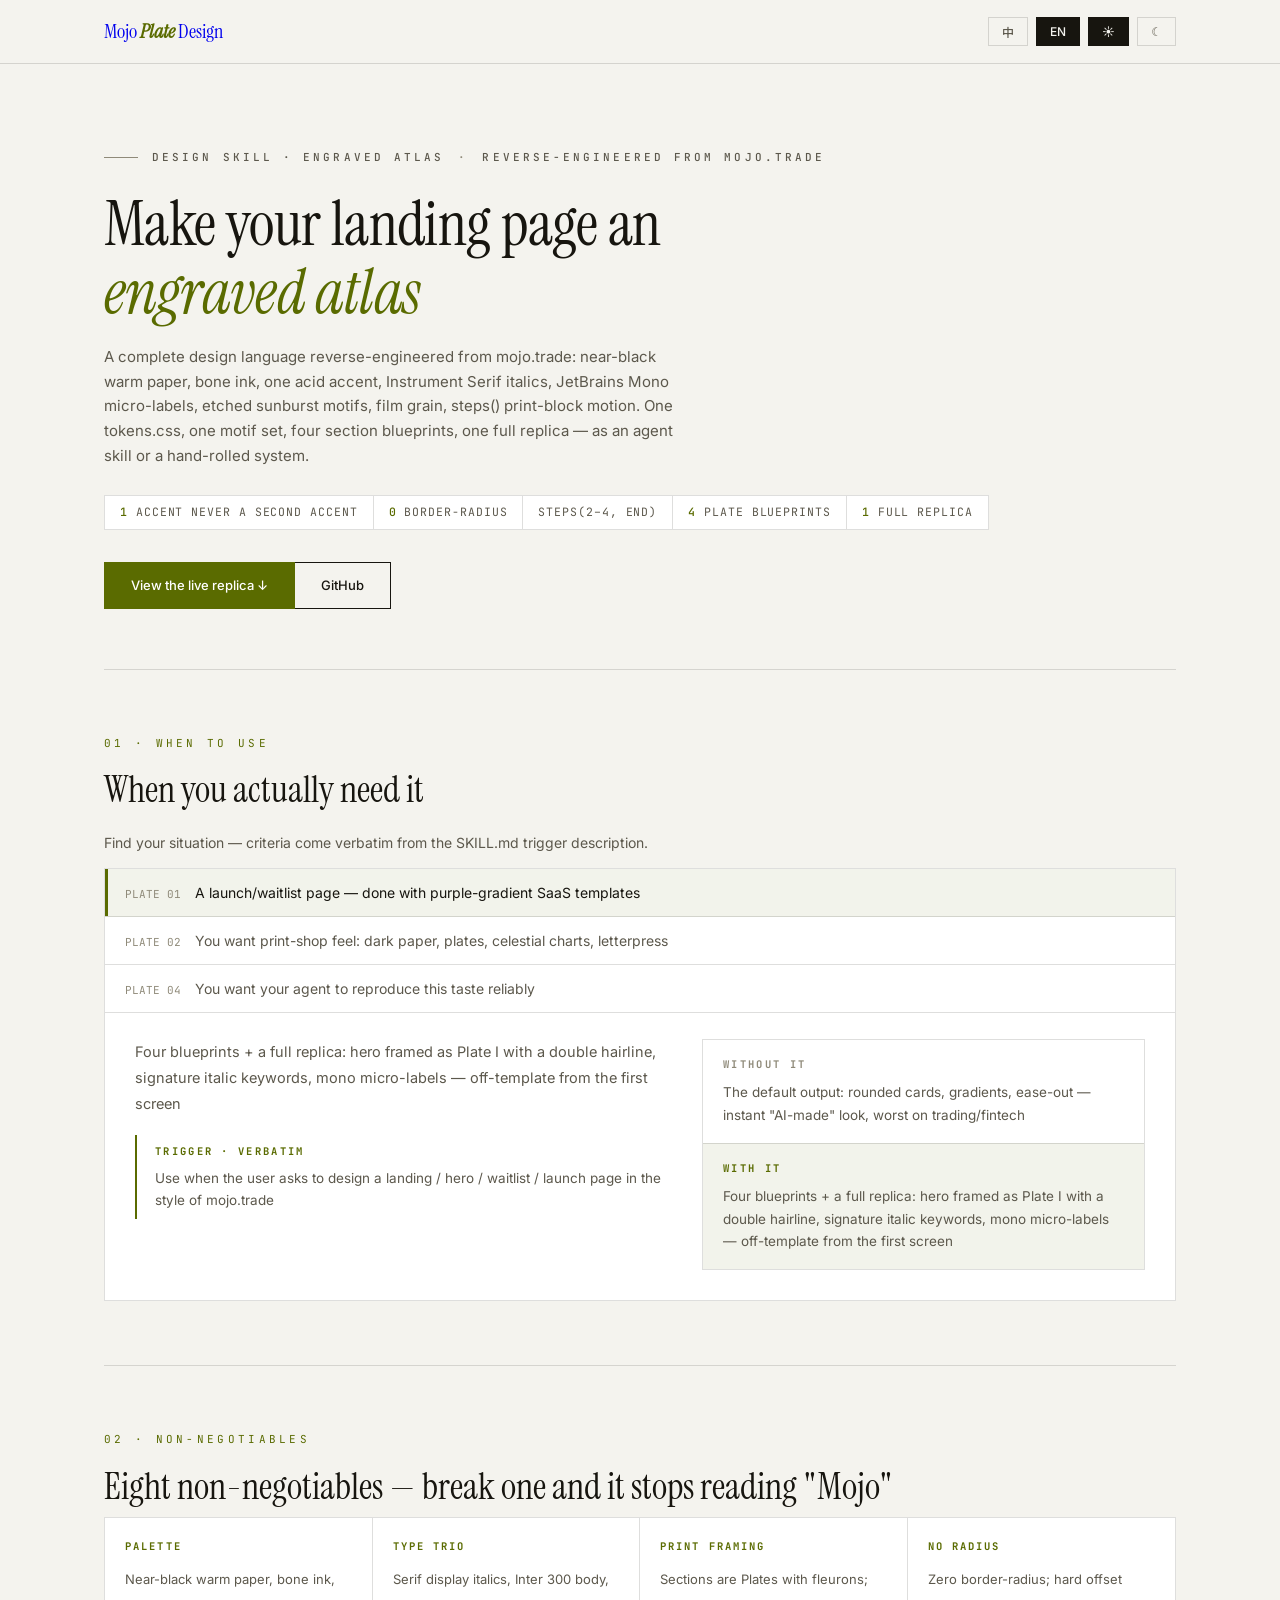
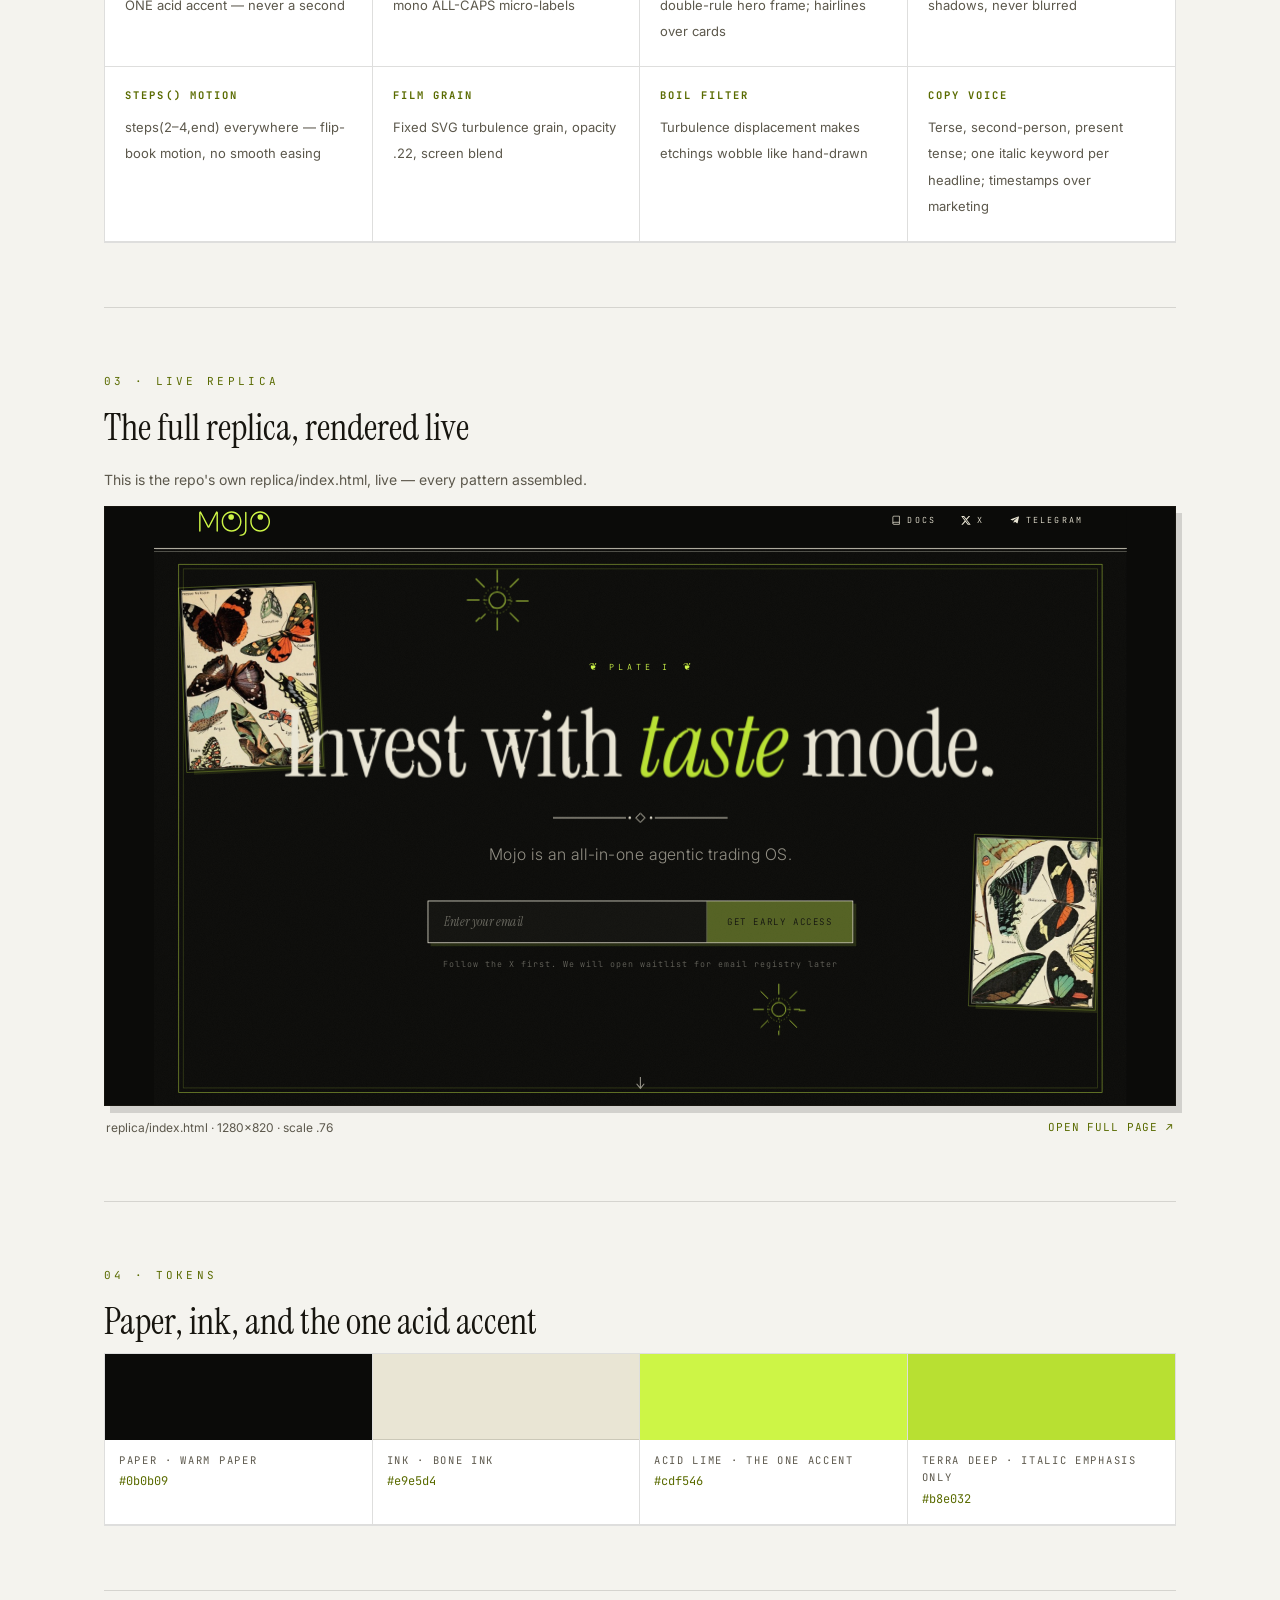
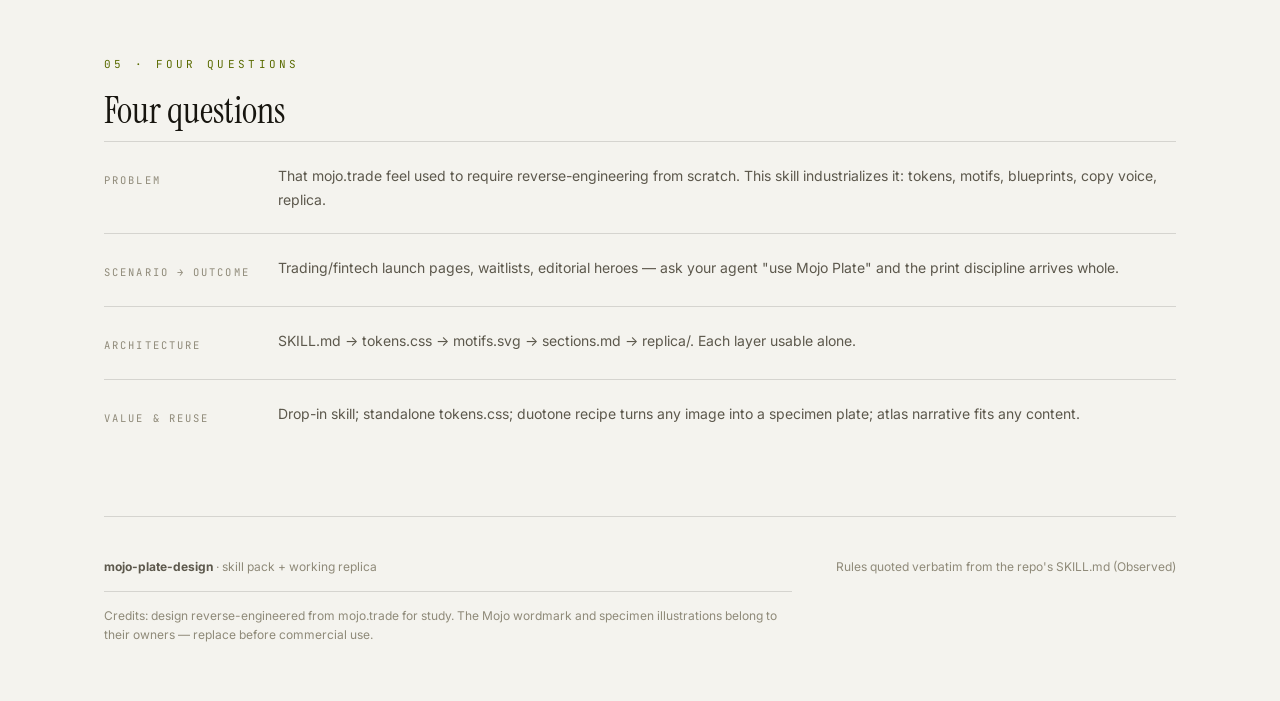
==== docs/showcase.html @ c2fdad0e "docs: showcase pack — scenario-first showcase (3 plates: launch-page/print-feel/agent-reuse), 8 non-" ====
<!DOCTYPE html>
<html lang="zh-CN" data-theme="light" data-lang="zh">
<head>
<meta charset="UTF-8">
<meta name="viewport" content="width=device-width, initial-scale=1">
<link rel="icon" href="data:,">
<title>Mojo Plate Design — Engraved Atlas 设计语言 · 交互展示</title>
<link href="https://fonts.googleapis.com/css2?family=Instrument+Serif:ital@0;1&family=Inter:wght@300;400;500;600&family=JetBrains+Mono:wght@400;500&family=Noto+Sans+SC:wght@400;500&display=swap" rel="stylesheet">
<style>
:root{
  --paper:#F4F3EE; --panel:#FFFFFF; --ink:#17150F; --ink2:#5C584C; --ink3:#8F8A79;
  --hairline:rgba(23,21,15,.14); --accent:#5A6B00; --accent2:#cdf546; --accent-soft:rgba(90,107,0,.08);
  --mpaper:#0b0b09; --mink:#e9e5d4; --mlime:#cdf546;
  --font-body:"Inter","Noto Sans SC",system-ui,sans-serif; --font-display:"Instrument Serif",serif; --mono:"JetBrains Mono",ui-monospace,monospace;
}
html[data-theme="dark"]{
  --paper:#12110D; --panel:#1A1913; --ink:#ECE8D8; --ink2:#B0AB97; --ink3:#6E6A5B;
  --hairline:rgba(236,232,216,.15); --accent:#cdf546; --accent-soft:rgba(205,245,70,.09);
}
*{box-sizing:border-box} html{scroll-behavior:smooth}
body{background:var(--paper);color:var(--ink);font-family:var(--font-body);margin:0;line-height:1.65;-webkit-font-smoothing:antialiased}
.wrap{max-width:1140px;margin:0 auto;padding:0 34px}
.en{display:none} html[data-lang="en"] .en{display:inline} html[data-lang="en"] .zh{display:none}
header{position:sticky;top:0;z-index:50;background:color-mix(in srgb,var(--paper) 90%,transparent);backdrop-filter:blur(10px);border-bottom:1px solid var(--hairline)}
.hd{display:flex;align-items:center;justify-content:space-between;padding:15px 34px;max-width:1140px;margin:0 auto}
.logo{font-family:var(--font-display);font-size:20px;text-decoration:none}.logo b{color:var(--accent);font-style:italic}
.hd-right{display:flex;gap:8px}
.tgl{border:1px solid var(--hairline);background:transparent;color:var(--ink2);border-radius:0;padding:5px 13px;font-size:12px;font-weight:500;cursor:pointer;font-family:var(--font-body)}
.tgl:hover{color:var(--ink);border-color:var(--ink3)} .tgl.on{background:var(--ink);color:var(--paper);border-color:var(--ink)}
.hero{padding:84px 0 60px;border-bottom:1px solid var(--hairline)}
.kicker{display:flex;align-items:center;gap:14px;font-size:11px;font-weight:500;letter-spacing:.28em;text-transform:uppercase;color:var(--ink2);font-family:var(--mono)}
.kicker::before{content:"";width:34px;height:1px;background:var(--ink3)}
h1{font-family:var(--font-display);font-size:clamp(2.4rem,5vw,3.9rem);line-height:1.08;letter-spacing:-.01em;font-weight:400;margin:24px 0 0;max-width:24ch}
h1 em{font-style:italic;color:var(--accent)}
.sub{max-width:64ch;color:var(--ink2);font-size:15px;margin:20px 0 0}
.chips{display:flex;flex-wrap:wrap;gap:0;margin-top:26px}
.chip{border:1px solid var(--hairline);border-radius:0;padding:7px 15px;font-size:11.5px;color:var(--ink2);background:var(--panel);font-family:var(--mono);letter-spacing:.08em;text-transform:uppercase}
.chip+.chip{border-left:0}
.chip b{color:var(--accent);font-weight:500}
.cta{display:flex;gap:0;margin-top:32px;flex-wrap:wrap}
.btn{display:inline-flex;align-items:center;gap:8px;padding:12px 26px;font-size:13px;font-weight:500;text-decoration:none;border:1px solid var(--ink);background:transparent;color:var(--ink);transition:all .15s ease;cursor:pointer;font-family:var(--font-body)}
.btn--accent{background:var(--accent);border-color:var(--accent);color:#fff}
.btn+.btn{border-left:0}
.btn:hover{background:var(--ink);color:var(--paper);border-color:var(--ink)}
section{padding:64px 0;border-bottom:1px solid var(--hairline)}
.sec-no{font-family:var(--mono);font-size:11px;letter-spacing:.3em;color:var(--accent);text-transform:uppercase}
h2{font-family:var(--font-display);font-size:clamp(1.6rem,3vw,2.3rem);font-weight:400;margin:8px 0 0}
h2 em{font-style:italic;color:var(--accent)}
.sec-sub{color:var(--ink2);font-size:14px;margin-top:10px;max-width:66ch}

/* scenario tabs */
.sc-tabs{display:flex;flex-direction:column;gap:0;border:1px solid var(--hairline);border-bottom:0;background:var(--panel)}
.sc-tab{border:0;border-bottom:1px solid var(--hairline);background:transparent;color:var(--ink2);padding:15px 20px;font-size:14px;cursor:pointer;font-family:var(--font-body);text-align:left;display:flex;gap:14px;align-items:baseline}
.sc-tab i{font-family:var(--mono);font-style:normal;font-size:11px;color:var(--ink3);min-width:26px}
.sc-tab:hover{color:var(--ink)}
.sc-tab.on{color:var(--ink);background:var(--accent-soft);box-shadow:inset 3px 0 0 var(--accent)}
.sc-panel{border:1px solid var(--hairline);border-top:0;background:var(--panel);padding:26px 30px 30px}
@media(max-width:700px){.sc-panel{padding:20px 18px}}
.sc-flex{display:grid;grid-template-columns:1.1fr .9fr;gap:26px}
@media(max-width:880px){.sc-flex{grid-template-columns:1fr}}
.sc-quote{border-left:2px solid var(--accent);padding:8px 0 8px 18px;font-size:13.5px;color:var(--ink2);margin-top:18px}
.sc-quote b{display:block;font-family:var(--mono);font-size:10.5px;letter-spacing:.22em;text-transform:uppercase;color:var(--accent);margin-bottom:6px}
.vs{display:flex;flex-direction:column;gap:0;border:1px solid var(--hairline)}
.vs-card{padding:16px 20px;font-size:13.5px;line-height:1.7;color:var(--ink2)}
.vs-card+.vs-card{border-top:1px solid var(--hairline)}
.vs-card b{display:block;font-family:var(--mono);font-size:10.5px;letter-spacing:.22em;text-transform:uppercase;margin-bottom:7px}
.vs-no b{color:var(--ink3)}
.vs-yes{background:var(--accent-soft)} .vs-yes b{color:var(--accent)}

/* rules grid */
.rule-grid{display:grid;grid-template-columns:repeat(4,1fr);gap:0;border:1px solid var(--hairline);background:var(--panel)}
@media(max-width:960px){.rule-grid{grid-template-columns:repeat(2,1fr)}}
@media(max-width:560px){.rule-grid{grid-template-columns:1fr}}
.rule{padding:20px 20px 22px;border-right:1px solid var(--hairline);border-bottom:1px solid var(--hairline)}
.rule:nth-child(4n){border-right:0}
@media(max-width:960px){.rule:nth-child(4n){border-right:1px solid var(--hairline)}.rule:nth-child(2n){border-right:0}}
@media(max-width:560px){.rule{border-right:0!important}}
.rule b{display:block;font-family:var(--mono);font-size:10.5px;letter-spacing:.2em;text-transform:uppercase;color:var(--accent);margin-bottom:9px}
.rule span{font-size:13px;color:var(--ink2)}

/* replica frame */
.rep-frame{border:1px solid var(--ink);box-shadow:6px 7px 0 rgba(0,0,0,.14);background:#0b0b09;height:600px;position:relative;overflow:hidden}
html[data-theme="dark"] .rep-frame{box-shadow:6px 7px 0 rgba(0,0,0,.5)}
.rep-frame iframe{width:1280px;height:820px;border:0;position:absolute;left:50%;top:50%;margin-left:-486px;margin-top:-312px;transform:scale(.76);transform-origin:0 0}
.rep-meta{display:flex;justify-content:space-between;gap:14px;padding:12px 2px 0;font-size:12px;color:var(--ink2);flex-wrap:wrap}
.rep-meta a{color:var(--accent);text-decoration:none;font-family:var(--mono);font-size:11px;letter-spacing:.08em}

/* tokens */
.tok{display:grid;grid-template-columns:repeat(4,1fr);gap:0;border:1px solid var(--hairline);background:var(--panel)}
@media(max-width:760px){.tok{grid-template-columns:repeat(2,1fr)}}
.tk{border-right:1px solid var(--hairline);border-bottom:1px solid var(--hairline)}
.tk:nth-child(4n){border-right:0}
@media(max-width:760px){.tk:nth-child(4n){border-right:1px solid var(--hairline)}.tk:nth-child(2n){border-right:0}}
.tk-sw{height:86px}
.tk-b{padding:12px 14px 14px}
.tk-n{font-family:var(--mono);font-size:10.5px;letter-spacing:.16em;text-transform:uppercase;color:var(--ink2)}
.tk-h{font-family:var(--mono);font-size:12px;color:var(--accent);margin-top:3px}

/* four questions */
.q{display:grid;grid-template-columns:150px 1fr;gap:24px;padding:22px 0;border-top:1px solid var(--hairline)}
.q:first-of-type{border-top:0}
@media(max-width:820px){.q{grid-template-columns:1fr;gap:8px}}
.q-t{font-family:var(--font-display);font-size:17px}
.q-t span{display:block;font-family:var(--mono);font-size:10.5px;letter-spacing:.2em;text-transform:uppercase;color:var(--ink3);margin-top:4px}
.q-b{color:var(--ink2);font-size:14px} .q-b b{color:var(--ink)}
footer{padding:40px 0 56px;color:var(--ink3);font-size:12px}
.fm{display:flex;justify-content:space-between;gap:20px;flex-wrap:wrap}
.legal{margin-top:14px;padding-top:14px;border-top:1px solid var(--hairline);max-width:86ch}
</style>
</head>
<body>
<header><div class="hd">
  <a class="logo" href="#">Mojo <b>Plate</b> Design</a>
  <div class="hd-right">
    <button class="tgl on" id="lang-zh" onclick="setLang('zh')">中</button>
    <button class="tgl" id="lang-en" onclick="setLang('en')">EN</button>
    <button class="tgl on" id="th-light" onclick="setTheme('light')">☀︎</button>
    <button class="tgl" id="th-dark" onclick="setTheme('dark')">☾</button>
  </div>
</div></header>

<div class="wrap">
<section class="hero">
  <div class="kicker">DESIGN SKILL · ENGRAVED ATLAS <span style="color:var(--ink3)">·</span> REVERSE-ENGINEERED FROM MOJO.TRADE</div>
  <h1><span class="zh">把 landing 页做成一册<em>雕版图谱</em></span><span class="en">Make your landing page an <em>engraved atlas</em></span></h1>
  <p class="sub"><span class="zh">从 mojo.trade 逆向出的完整设计语言：近黑暖纸、骨白墨色、唯一酸绿强调、Instrument Serif 斜体、JetBrains Mono 微标签、蚀刻日纹 SVG、胶片颗粒、steps() 印刷动效。一份 tokens.css + 一组 motif + 四个 section 蓝图 + 一个完整 replica——当技能装进 Agent，或当设计系统手抄，都行。</span>
  <span class="en">A complete design language reverse-engineered from mojo.trade: near-black warm paper, bone ink, one acid accent, Instrument Serif italics, JetBrains Mono micro-labels, etched sunburst motifs, film grain, steps() print-block motion. One tokens.css, one motif set, four section blueprints, one full replica — as an agent skill or a hand-rolled system.</span></p>
  <div class="chips">
    <span class="chip"><b>1</b> accent <span class="zh">绝不用第二种强调色</span><span class="en">never a second accent</span></span>
    <span class="chip"><b>0</b> border-radius</span>
    <span class="chip">steps(2–4, end)</span>
    <span class="chip"><b>4</b> plate <span class="zh">蓝图</span><span class="en">blueprints</span></span>
    <span class="chip"><b>1</b> <span class="zh">完整 replica</span><span class="en">full replica</span></span>
  </div>
  <div class="cta">
    <a class="btn btn--accent" href="#replica"><span class="zh">在线看完整 Replica ↓</span><span class="en">View the live replica ↓</span></a>
    <a class="btn" href="https://github.com/78tyih/mojo-plate-design">GitHub</a>
  </div>
</section>

<section id="when">
  <div class="sec-head">
    <div class="sec-no">01 · WHEN TO USE</div>
    <h2><span class="zh">什么情况下，才需要这个技能</span><span class="en">When you actually need it</span></h2>
    <p class="sec-sub"><span class="zh">点开对应你的处境——判定问题全部来自 SKILL.md 的触发描述原文。</span><span class="en">Find your situation — criteria come verbatim from the SKILL.md trigger description.</span></p>
  </div>
  <div class="sc-tabs" id="sc-tabs"></div>
  <div class="sc-panel" id="sc-panel"></div>
</section>

<section id="rules">
  <div class="sec-head">
    <div class="sec-no">02 · NON-NEGOTIABLES</div>
    <h2><span class="zh">八条非协商规则——<em>少一条就不「Mojo」</em></span><span class="en">Eight non-negotiables — break one and it stops reading "Mojo"</span></h2>
  </div>
  <div class="rule-grid" id="rule-grid"></div>
</section>

<section id="replica">
  <div class="sec-head">
    <div class="sec-no">03 · LIVE REPLICA</div>
    <h2><span class="zh">完整 Replica · 在线渲染</span><span class="en">The full replica, rendered live</span></h2>
    <p class="sec-sub"><span class="zh">下面就是仓库里 replica/index.html 的在线渲染——所有模式装配在一起的成品参照。</span><span class="en">This is the repo's own replica/index.html, live — every pattern assembled.</span></p>
  </div>
  <div class="rep-frame"><iframe id="rep-iframe" title="mojo replica" loading="lazy"></iframe></div>
  <div class="rep-meta">
    <span>replica/index.html · 1280×820 · scale .76</span>
    <a href="replica/index.html" target="_blank"><span class="zh">新窗口打开原页 ↗</span><span class="en">OPEN FULL PAGE ↗</span></a>
  </div>
</section>

<section id="tokens">
  <div class="sec-head">
    <div class="sec-no">04 · TOKENS</div>
    <h2><span class="zh">纸与墨，与那<em>唯一</em>的酸绿</span><span class="en">Paper, ink, and the one acid accent</span></h2>
  </div>
  <div class="tok" id="tok-grid"></div>
</section>

<section id="why">
  <div class="sec-head"><div class="sec-no">05 · FOUR QUESTIONS</div><h2><span class="zh">四问速览</span><span class="en">Four questions</span></h2></div>
  <div class="q">
    <div class="q-t"><span class="zh">解决什么问题</span><span class="en">Problem</span></div>
    <div class="q-b"><span class="zh">想要 mojo.trade 那种「雕版图谱」质感时，每次都要从零逆向。本技能把整套语言工程化：token、motif、蓝图、文案腔调、replica 参照，一次提炼反复使用。</span><span class="en">That mojo.trade feel used to require reverse-engineering from scratch. This skill industrializes it: tokens, motifs, blueprints, copy voice, replica.</span></div>
  </div>
  <div class="q">
    <div class="q-t"><span class="zh">什么场景，什么结果</span><span class="en">Scenario → Outcome</span></div>
    <div class="q-b"><span class="zh">交易/金融产品 launch 页、waitlist 页、编辑感 hero——对 Agent 说「用 Mojo Plate 做」即得整套印刷纪律；手写时抄 tokens.css + sections.md 也能直接开工。</span><span class="en">Trading/fintech launch pages, waitlists, editorial heroes — ask your agent "use Mojo Plate" and the print discipline arrives whole.</span></div>
  </div>
  <div class="q">
    <div class="q-t"><span class="zh">什么结构</span><span class="en">Architecture</span></div>
    <div class="q-b"><span class="zh">SKILL.md（触发 + 非协商规则）→ references/tokens.css（全 token + 工具类）→ references/motifs.svg（boil 滤镜 + 日纹 symbol 库）→ references/sections.md（四个蓝图 + 文案腔调）→ replica/（完整成品）。</span><span class="en">SKILL.md → tokens.css → motifs.svg → sections.md → replica/. Each layer usable alone.</span></div>
  </div>
  <div class="q">
    <div class="q-t"><span class="zh">能复用什么</span><span class="en">Value & Reuse</span></div>
    <div class="q-b"><span class="zh">① 整包复制进 skills 目录即触发；② tokens.css 独立可用（换 accent 四件套一起换）；③ duotone 滤镜配方让任何图变标本版画；④ 「Plate I/II/III」图册叙事结构可套任何内容。</span><span class="en">Drop-in skill; standalone tokens.css; duotone recipe turns any image into a specimen plate; atlas narrative fits any content.</span></div>
  </div>
</section>

<footer><div class="fm">
  <div><b style="color:var(--ink2)">mojo-plate-design</b> · <span class="zh">技能包 + 参考实现</span><span class="en">skill pack + working replica</span></div>
  <div><span class="zh">规则与文案逐字取自仓库 SKILL.md（Observed）</span><span class="en">Rules quoted verbatim from the repo's SKILL.md (Observed)</span></div>
</div>
<div class="legal"><span class="zh">署名与边界：设计语言逆向自 mojo.trade，仅作学习与参考。Mojo 字标与标本插图归原作者所有——商用前请替换（SKILL.md/README 已声明）。</span><span class="en">Credits: design reverse-engineered from mojo.trade for study. The Mojo wordmark and specimen illustrations belong to their owners — replace before commercial use.</span></div>
</footer>
</div>

<script>
const SCEN=[
 {n:"01",tab:{zh:"要做一个 launch / waitlist 页，受够了蓝紫渐变 SaaS 模板",en:"A launch/waitlist page — done with purple-gradient SaaS templates"},
  trig:{zh:"Use when the user asks to design a landing / hero / waitlist / launch page in the style of mojo.trade, an 'engraved atlas', 'botanical plate', 'celestial chart', 'letterpress dark editorial' aesthetic",en:"Use when the user asks to design a landing / hero / waitlist / launch page in the style of mojo.trade"},
  before:{zh:"默认产出是圆角卡片 + 渐变 + ease-out 动效——一眼「AI 做的」，放在交易/金融产品上尤其违和",en:"The default output: rounded cards, gradients, ease-out — instant \"AI-made\" look, worst on trading/fintech"},
  after:{zh:"四条蓝图 + 完整 replica：hero 被双细线框成「图版 I」，标题带标志性斜体关键词，微标签全大写等宽——launch 页从第一屏就脱离模板感",en:"Four blueprints + a full replica: hero framed as Plate I with a double hairline, signature italic keywords, mono micro-labels — off-template from the first screen"}},
 {n:"02",tab:{zh:"喜欢印刷品质感：暗纸、图鉴、星图、活版印刷",en:"You want print-shop feel: dark paper, plates, celestial charts, letterpress"},
  trig:{zh:"...an 'engraved atlas', 'botanical plate', 'celestial chart', 'letterpress dark editorial' aesthetic",en:"...an 'engraved atlas', 'botanical plate', 'letterpress dark editorial' aesthetic"},
  before:{zh:"手工拼这种感觉要反复试：纸色、墨色、强调色、字体三角、颗粒、滤镜——每个都是独立决策",en:"Hand-assembling means trial and error: paper, ink, accent, type trio, grain, filters — each a separate decision"},
  after:{zh:"一套 tokens.css 定死纸墨与唯一强调色，四条蓝图定死结构，replica 给出成品参照——质感是配置出来的，不是碰出来的",en:"tokens.css locks paper/ink/accent, four blueprints lock structure, the replica shows the target — feel by configuration, not luck"}},
 {n:"04",tab:{zh:"想让 Agent 稳定复现这套审美，而不是每次重新描述",en:"You want your agent to reproduce this taste reliably"},
  trig:{zh:"...or asks to reuse this design system, its tokens, motifs, or copy voice",en:"...or asks to reuse this design system, its tokens, motifs, or copy voice"},
  before:{zh:"每次 prompt 里贴截图、写长描述，结果仍然漂移；团队里每个人做出来一个样",en:"Pasting screenshots and long prompts every time; output still drifts; everyone builds a different page"},
  after:{zh:"装进 skills 目录，一句「用 Mojo Plate 做」触发同一套规则——非协商 8 条写死，产出稳定可预期",en:"Install into skills; one line triggers the same rules — eight non-negotiables baked in, output stable"}}
];
const RULES=[
 {b:"PALETTE",zh:"近黑暖纸 #0b0b09 + 骨白墨 #e9e5d4 + 唯一酸绿 #cdf546——绝不加第二种强调色",en:"Near-black warm paper, bone ink, ONE acid accent — never a second"},
 {b:"TYPE TRIO",zh:"Instrument Serif 展示（斜体强调词）/ Inter 300 正文 / JetBrains Mono 全大写微标签 .22–.42em",en:"Serif display italics, Inter 300 body, mono ALL-CAPS micro-labels"},
 {b:"PRINT FRAMING",zh:"章节即「图版」：❦ PLATE N ❦ 花饰标题；hero 双细线框；一切靠 1–1.5px 发丝线而非圆角卡片",en:"Sections are Plates with fleurons; double-rule hero frame; hairlines over cards"},
 {b:"NO RADIUS",zh:"全局零圆角；阴影是硬偏移（4px 4px / 6px 7px），永不模糊",en:"Zero border-radius; hard offset shadows, never blurred"},
 {b:"STEPS() MOTION",zh:"入场与 hover 用 steps(2–4, end)——印刷翻页感，拒绝平滑 ease-out",en:"steps(2–4,end) everywhere — flip-book motion, no smooth easing"},
 {b:"FILM GRAIN",zh:"固定 SVG 湍流颗粒层：opacity .22 + mix-blend-mode screen",en:"Fixed SVG turbulence grain, opacity .22, screen blend"},
 {b:"BOIL FILTER",zh:"feTurbulence + feDisplacementMap(scale 3.2) 让字标与蚀刻线条「手绘颤动」",en:"Turbulence displacement makes etchings wobble like hand-drawn"},
 {b:"COPY VOICE",zh:"短句、第二人称、现在时；每标题一个斜体衬线词（Invest with taste mode.）；时间戳代替营销话术",en:"Terse, second-person, present tense; one italic keyword per headline; timestamps over marketing"}
];
const TOK=[
 {n:"Paper · <span class='zh'>近黑暖纸</span><span class='en'>warm paper</span>",h:"#0b0b09",c:"#0b0b09",dark:true},
 {n:"Ink · <span class='zh'>骨白墨</span><span class='en'>bone ink</span>",h:"#e9e5d4",c:"#e9e5d4",dark:false},
 {n:"Acid Lime · <span class='zh'>唯一强调</span><span class='en'>the ONE accent</span>",h:"#cdf546",c:"#cdf546",dark:true},
 {n:"Terra Deep · <span class='zh'>斜体强调专用</span><span class='en'>italic emphasis only</span>",h:"#b8e032",c:"#b8e032",dark:true}
];
const lang=()=>document.documentElement.dataset.lang;
const L=o=>o[lang()];
function setLang(l){document.documentElement.dataset.lang=l;localStorage.setItem("mj-lang",l);
 document.getElementById("lang-zh").classList.toggle("on",l==="zh");
 document.getElementById("lang-en").classList.toggle("on",l==="en");renderScen();renderRules();renderTok();}
function setTheme(t){document.documentElement.dataset.theme=t;localStorage.setItem("mj-theme",t);
 document.getElementById("th-light").classList.toggle("on",t==="light");
 document.getElementById("th-dark").classList.toggle("on",t==="dark");}
let curScen=0;
function renderScen(){
 document.getElementById("sc-tabs").innerHTML=SCEN.map((s,i)=>`
  <button class="sc-tab${i===curScen?" on":""}" onclick="pickScen(${i})"><i>PLATE ${s.n}</i><span>${L(s.tab)}</span></button>`).join("");
 const s=SCEN[curScen];
 document.getElementById("sc-panel").innerHTML=`<div class="sc-flex">
  <div><div style="font-size:14.5px;color:var(--ink2);line-height:1.8">${L(s.after)}</div>
   <div class="sc-quote"><b><span class="zh">触发判定 · SKILL.md 原文</span><span class="en">Trigger · verbatim</span></b>${L(s.trig)}</div></div>
  <div class="vs">
   <div class="vs-card vs-no"><b><span class="zh">没有它</span><span class="en">Without it</span></b>${L(s.before)}</div>
   <div class="vs-card vs-yes"><b><span class="zh">有了之后</span><span class="en">With it</span></b>${L(s.after)}</div>
  </div></div>`;
}
function pickScen(i){curScen=i;renderScen();}
function renderRules(){
 document.getElementById("rule-grid").innerHTML=RULES.map(r=>`
  <div class="rule"><b>${r.b}</b><span><span class="zh">${r.zh}</span><span class="en">${r.en}</span></span></div>`).join("");
}
function renderTok(){
 document.getElementById("tok-grid").innerHTML=TOK.map(t=>`
  <div class="tk"><div class="tk-sw" style="background:${t.c};${t.dark?"":"border-bottom:1px solid var(--hairline)"}"></div>
  <div class="tk-b"><div class="tk-n">${t.n}</div><div class="tk-h">${t.h}</div></div></div>`).join("");
}
(function boot(){
 const q=new URLSearchParams(location.search);
 setTheme(q.get("theme")||localStorage.getItem("mj-theme")||"light");
 setLang(q.get("lang")||localStorage.getItem("mj-lang")||(navigator.language.startsWith("zh")?"zh":"en"));
 document.getElementById("rep-iframe").src="replica/index.html";
})();
</script>
</body>
</html>
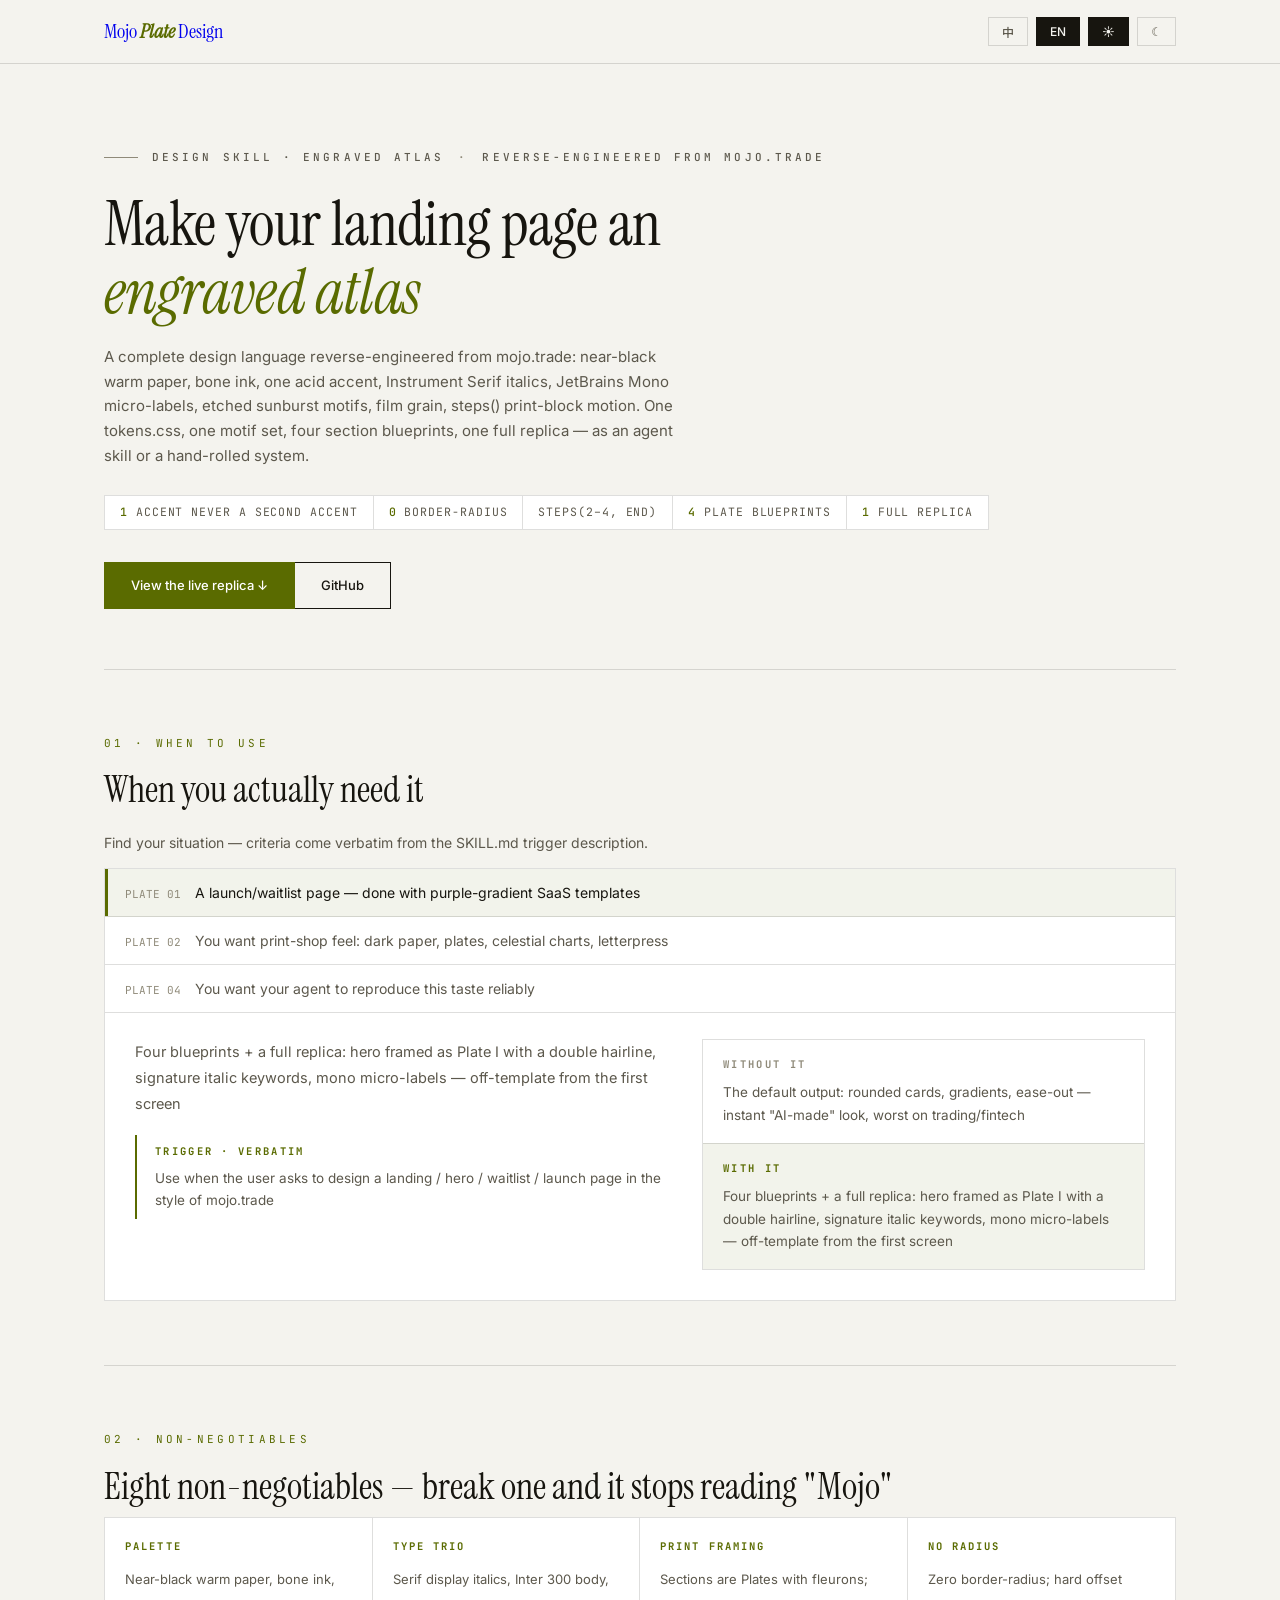
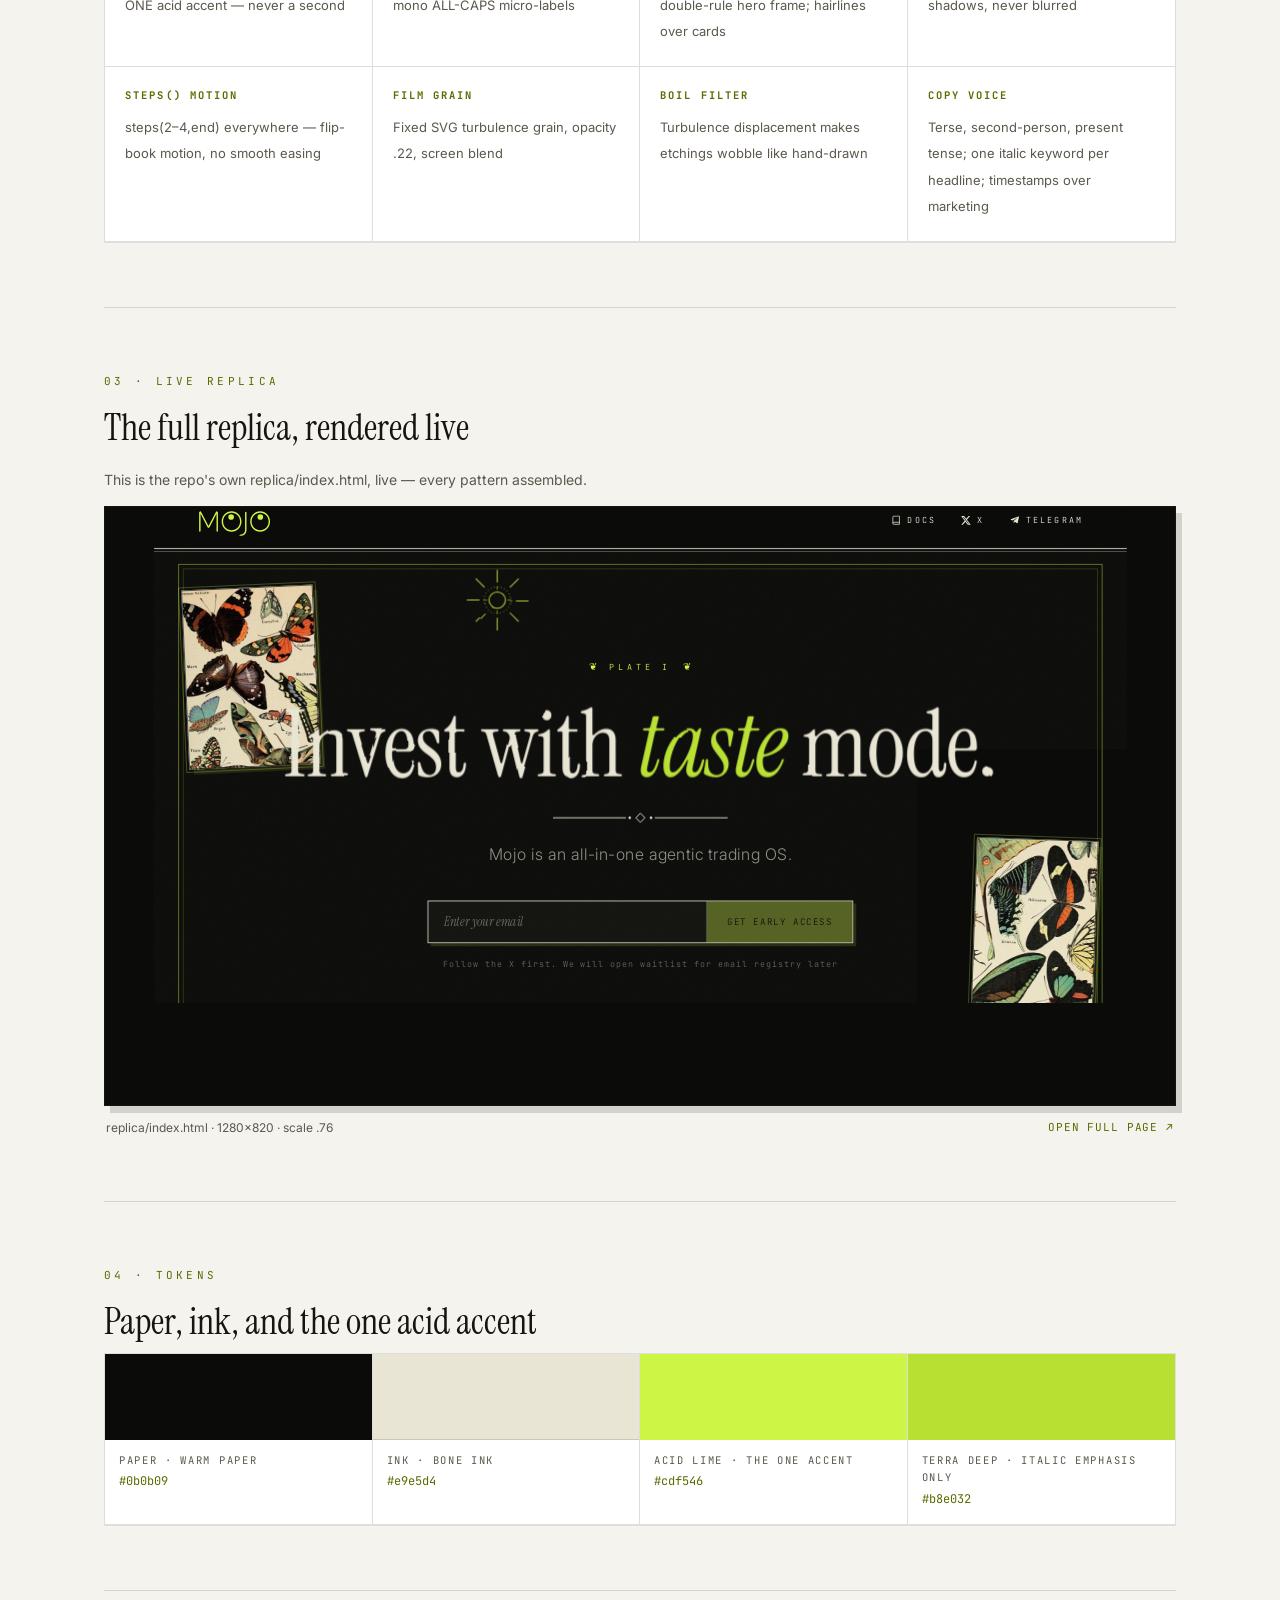
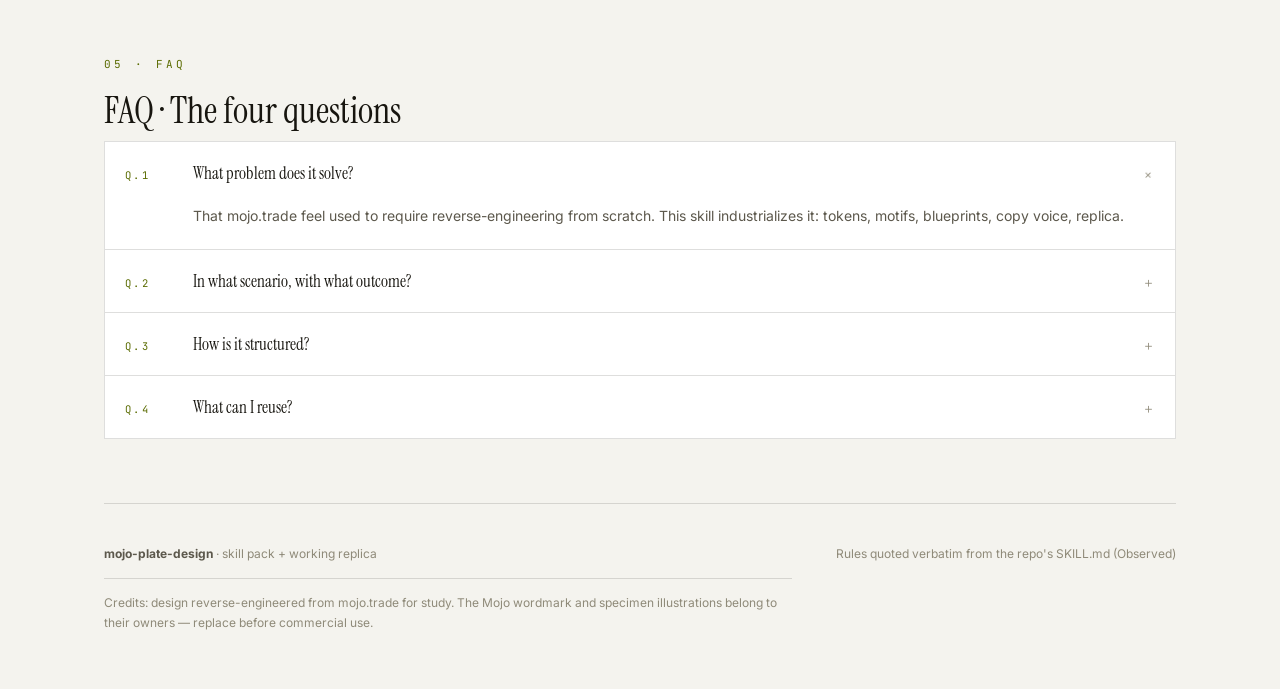
==== commit d25ab64d: "docs(showcase): four-questions section -> FAQ accordion (native details, zh/en + light/dark)" ====
--- a/docs/showcase.html
+++ b/docs/showcase.html
@@ -96,13 +96,20 @@
 .tk-n{font-family:var(--mono);font-size:10.5px;letter-spacing:.16em;text-transform:uppercase;color:var(--ink2)}
 .tk-h{font-family:var(--mono);font-size:12px;color:var(--accent);margin-top:3px}
 
-/* four questions */
-.q{display:grid;grid-template-columns:150px 1fr;gap:24px;padding:22px 0;border-top:1px solid var(--hairline)}
-.q:first-of-type{border-top:0}
-@media(max-width:820px){.q{grid-template-columns:1fr;gap:8px}}
-.q-t{font-family:var(--font-display);font-size:17px}
-.q-t span{display:block;font-family:var(--mono);font-size:10.5px;letter-spacing:.2em;text-transform:uppercase;color:var(--ink3);margin-top:4px}
-.q-b{color:var(--ink2);font-size:14px} .q-b b{color:var(--ink)}
+/* four questions — FAQ */
+.faq{border:1px solid var(--hairline);background:var(--panel)}
+details.faq-item{border-bottom:1px solid var(--hairline)}
+details.faq-item:last-child{border-bottom:0}
+details.faq-item summary{cursor:pointer;list-style:none;display:flex;gap:16px;align-items:baseline;padding:17px 20px}
+details.faq-item summary::-webkit-details-marker{display:none}
+details.faq-item summary:hover .qt{color:var(--accent)}
+details.faq-item summary .qm{font-family:var(--mono);color:var(--accent);font-size:10.5px;letter-spacing:.22em;min-width:52px;text-transform:uppercase}
+details.faq-item summary .qt{flex:1;font-family:var(--font-display);font-size:17px;font-weight:400}
+details.faq-item summary .qc{color:var(--ink3);font-family:var(--mono);font-size:13px;transition:transform .15s ease}
+details.faq-item[open] summary .qc{transform:rotate(45deg)}
+details.faq-item .qa{padding:0 20px 20px 88px;color:var(--ink2);font-size:14px;line-height:1.75}
+details.faq-item .qa b{color:var(--ink)}
+@media(max-width:700px){details.faq-item .qa{padding-left:20px}}
 footer{padding:40px 0 56px;color:var(--ink3);font-size:12px}
 .fm{display:flex;justify-content:space-between;gap:20px;flex-wrap:wrap}
 .legal{margin-top:14px;padding-top:14px;border-top:1px solid var(--hairline);max-width:86ch}
@@ -178,22 +185,24 @@
 </section>
 
 <section id="why">
-  <div class="sec-head"><div class="sec-no">05 · FOUR QUESTIONS</div><h2><span class="zh">四问速览</span><span class="en">Four questions</span></h2></div>
-  <div class="q">
-    <div class="q-t"><span class="zh">解决什么问题</span><span class="en">Problem</span></div>
-    <div class="q-b"><span class="zh">想要 mojo.trade 那种「雕版图谱」质感时，每次都要从零逆向。本技能把整套语言工程化：token、motif、蓝图、文案腔调、replica 参照，一次提炼反复使用。</span><span class="en">That mojo.trade feel used to require reverse-engineering from scratch. This skill industrializes it: tokens, motifs, blueprints, copy voice, replica.</span></div>
-  </div>
-  <div class="q">
-    <div class="q-t"><span class="zh">什么场景，什么结果</span><span class="en">Scenario → Outcome</span></div>
-    <div class="q-b"><span class="zh">交易/金融产品 launch 页、waitlist 页、编辑感 hero——对 Agent 说「用 Mojo Plate 做」即得整套印刷纪律；手写时抄 tokens.css + sections.md 也能直接开工。</span><span class="en">Trading/fintech launch pages, waitlists, editorial heroes — ask your agent "use Mojo Plate" and the print discipline arrives whole.</span></div>
-  </div>
-  <div class="q">
-    <div class="q-t"><span class="zh">什么结构</span><span class="en">Architecture</span></div>
-    <div class="q-b"><span class="zh">SKILL.md（触发 + 非协商规则）→ references/tokens.css（全 token + 工具类）→ references/motifs.svg（boil 滤镜 + 日纹 symbol 库）→ references/sections.md（四个蓝图 + 文案腔调）→ replica/（完整成品）。</span><span class="en">SKILL.md → tokens.css → motifs.svg → sections.md → replica/. Each layer usable alone.</span></div>
-  </div>
-  <div class="q">
-    <div class="q-t"><span class="zh">能复用什么</span><span class="en">Value & Reuse</span></div>
-    <div class="q-b"><span class="zh">① 整包复制进 skills 目录即触发；② tokens.css 独立可用（换 accent 四件套一起换）；③ duotone 滤镜配方让任何图变标本版画；④ 「Plate I/II/III」图册叙事结构可套任何内容。</span><span class="en">Drop-in skill; standalone tokens.css; duotone recipe turns any image into a specimen plate; atlas narrative fits any content.</span></div>
+  <div class="sec-head"><div class="sec-no">05 · FAQ</div><h2><span class="zh">常见问题 · 四问速览</span><span class="en">FAQ · The four questions</span></h2></div>
+  <div class="faq">
+    <details class="faq-item" open>
+      <summary><span class="qm">Q.1</span><span class="qt"><span class="zh">这个项目解决什么问题？</span><span class="en">What problem does it solve?</span></span><span class="qc">＋</span></summary>
+      <div class="qa"><span class="zh">想要 mojo.trade 那种「雕版图谱」质感时，每次都要从零逆向。本技能把整套语言工程化：token、motif、蓝图、文案腔调、replica 参照，一次提炼反复使用。</span><span class="en">That mojo.trade feel used to require reverse-engineering from scratch. This skill industrializes it: tokens, motifs, blueprints, copy voice, replica.</span></div>
+    </details>
+    <details class="faq-item">
+      <summary><span class="qm">Q.2</span><span class="qt"><span class="zh">什么场景下用？能得到什么结果？</span><span class="en">In what scenario, with what outcome?</span></span><span class="qc">＋</span></summary>
+      <div class="qa"><span class="zh">交易/金融产品 launch 页、waitlist 页、编辑感 hero——对 Agent 说「用 Mojo Plate 做」即得整套印刷纪律；手写时抄 tokens.css + sections.md 也能直接开工。</span><span class="en">Trading/fintech launch pages, waitlists, editorial heroes — ask your agent "use Mojo Plate" and the print discipline arrives whole.</span></div>
+    </details>
+    <details class="faq-item">
+      <summary><span class="qm">Q.3</span><span class="qt"><span class="zh">内部是什么结构？</span><span class="en">How is it structured?</span></span><span class="qc">＋</span></summary>
+      <div class="qa"><span class="zh">SKILL.md（触发 + 非协商规则）→ references/tokens.css（全 token + 工具类）→ references/motifs.svg（boil 滤镜 + 日纹 symbol 库）→ references/sections.md（四个蓝图 + 文案腔调）→ replica/（完整成品）。</span><span class="en">SKILL.md → tokens.css → motifs.svg → sections.md → replica/. Each layer usable alone.</span></div>
+    </details>
+    <details class="faq-item">
+      <summary><span class="qm">Q.4</span><span class="qt"><span class="zh">我能复用 / 抄走什么？</span><span class="en">What can I reuse?</span></span><span class="qc">＋</span></summary>
+      <div class="qa"><span class="zh">① 整包复制进 skills 目录即触发；② tokens.css 独立可用（换 accent 四件套一起换）；③ duotone 滤镜配方让任何图变标本版画；④ 「Plate I/II/III」图册叙事结构可套任何内容。</span><span class="en">Drop-in skill; standalone tokens.css; duotone recipe turns any image into a specimen plate; atlas narrative fits any content.</span></div>
+    </details>
   </div>
 </section>
 
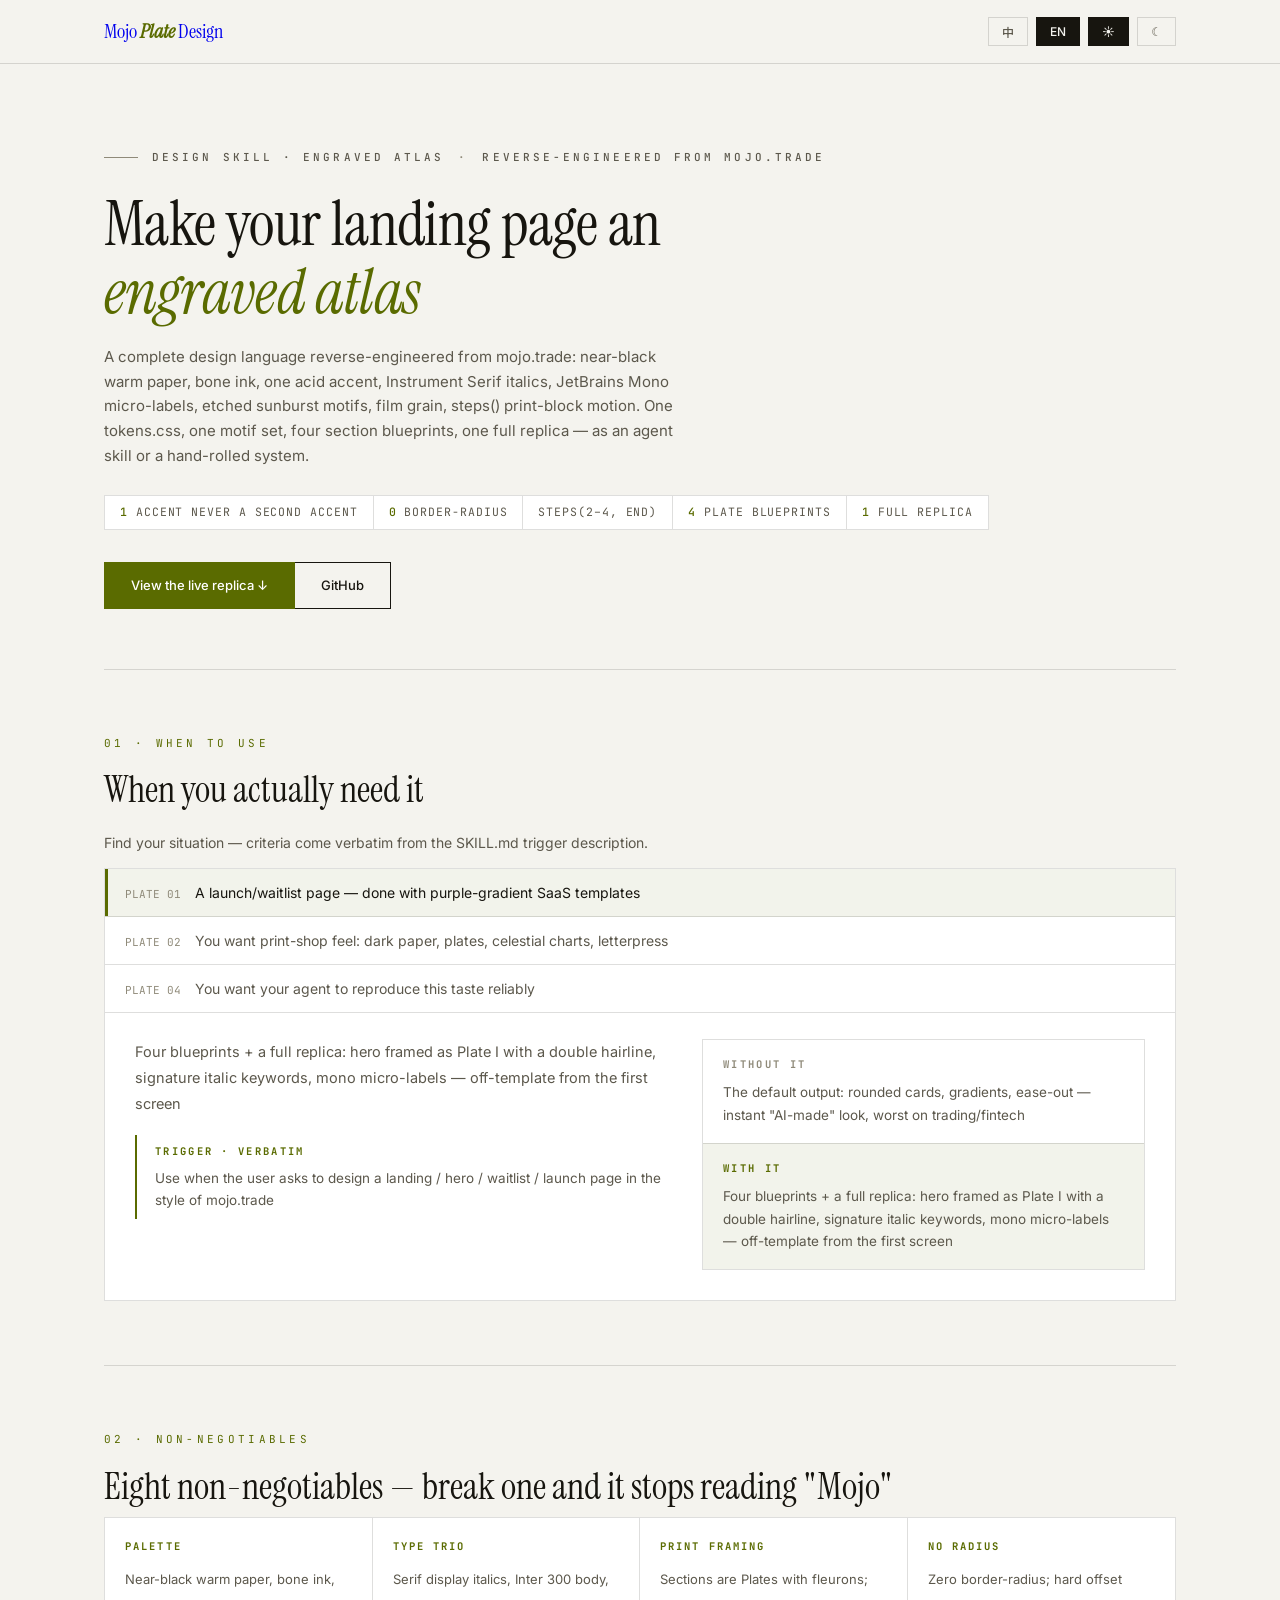
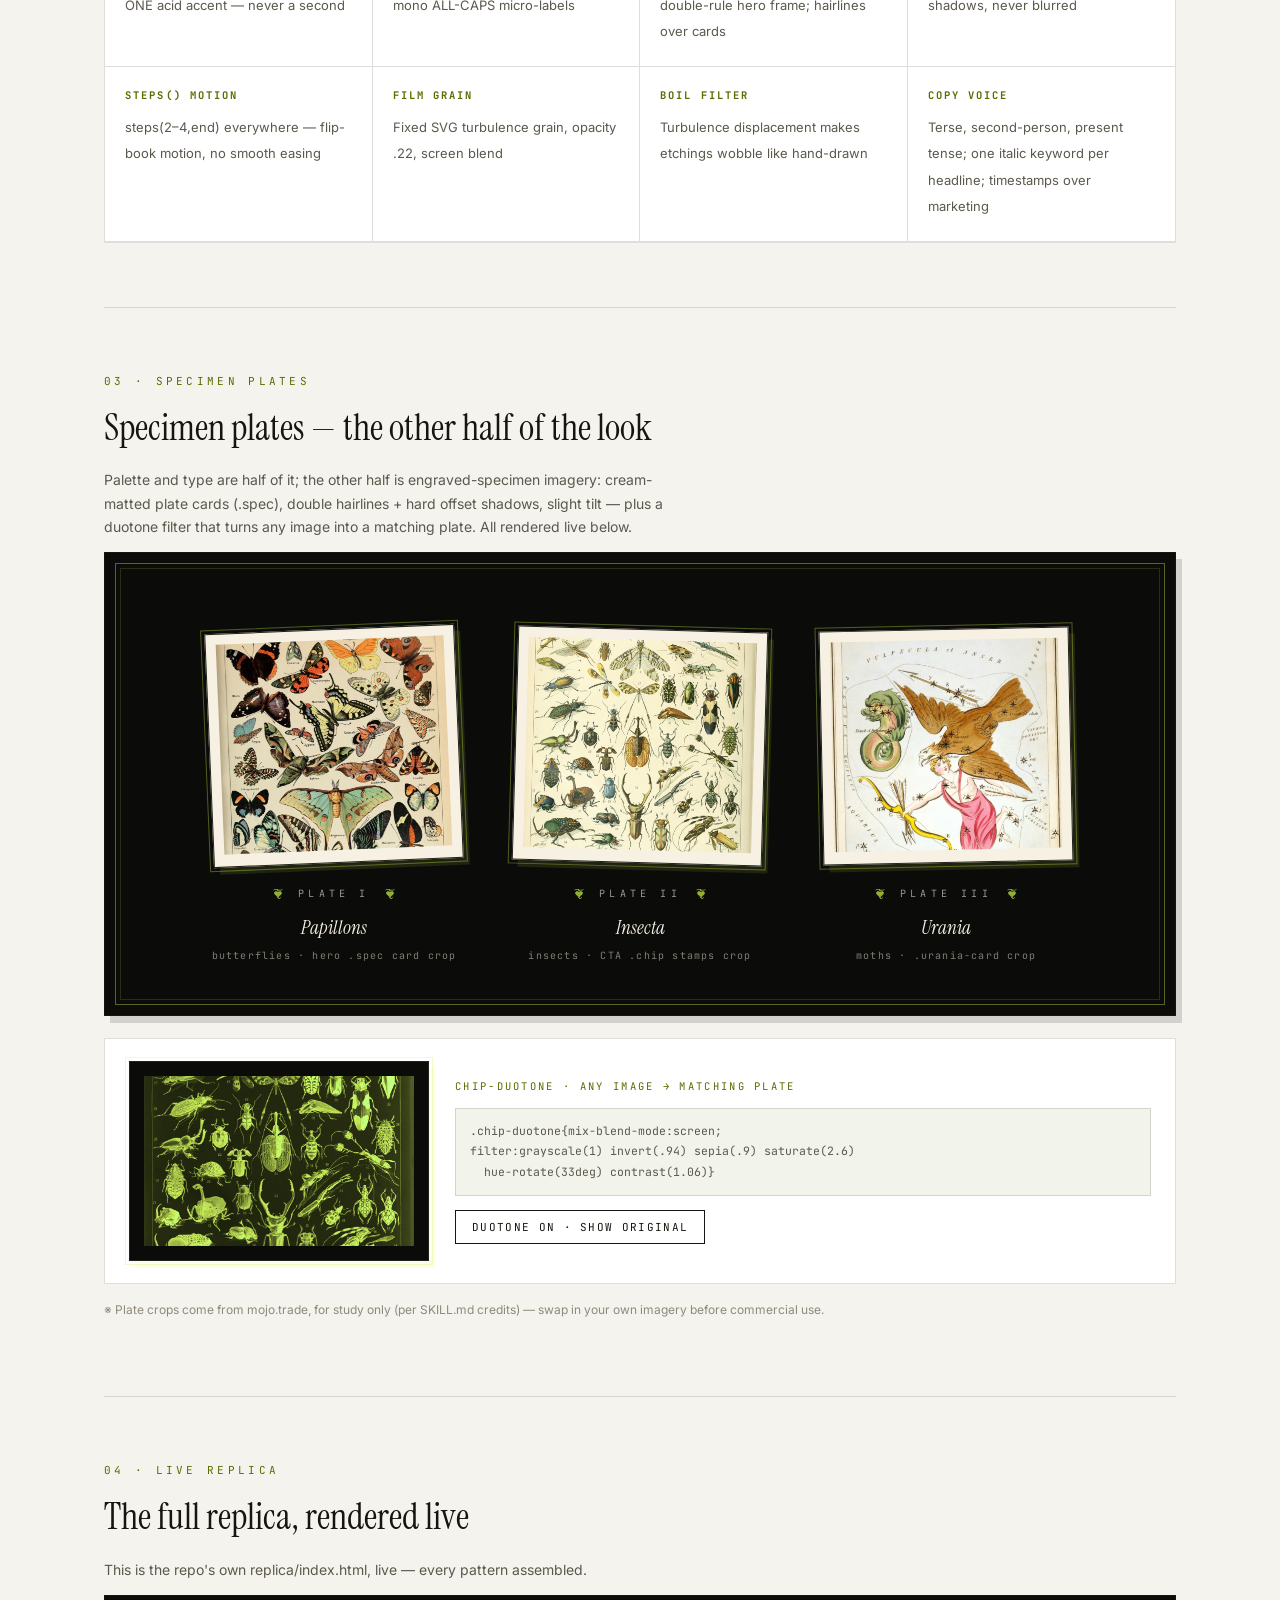
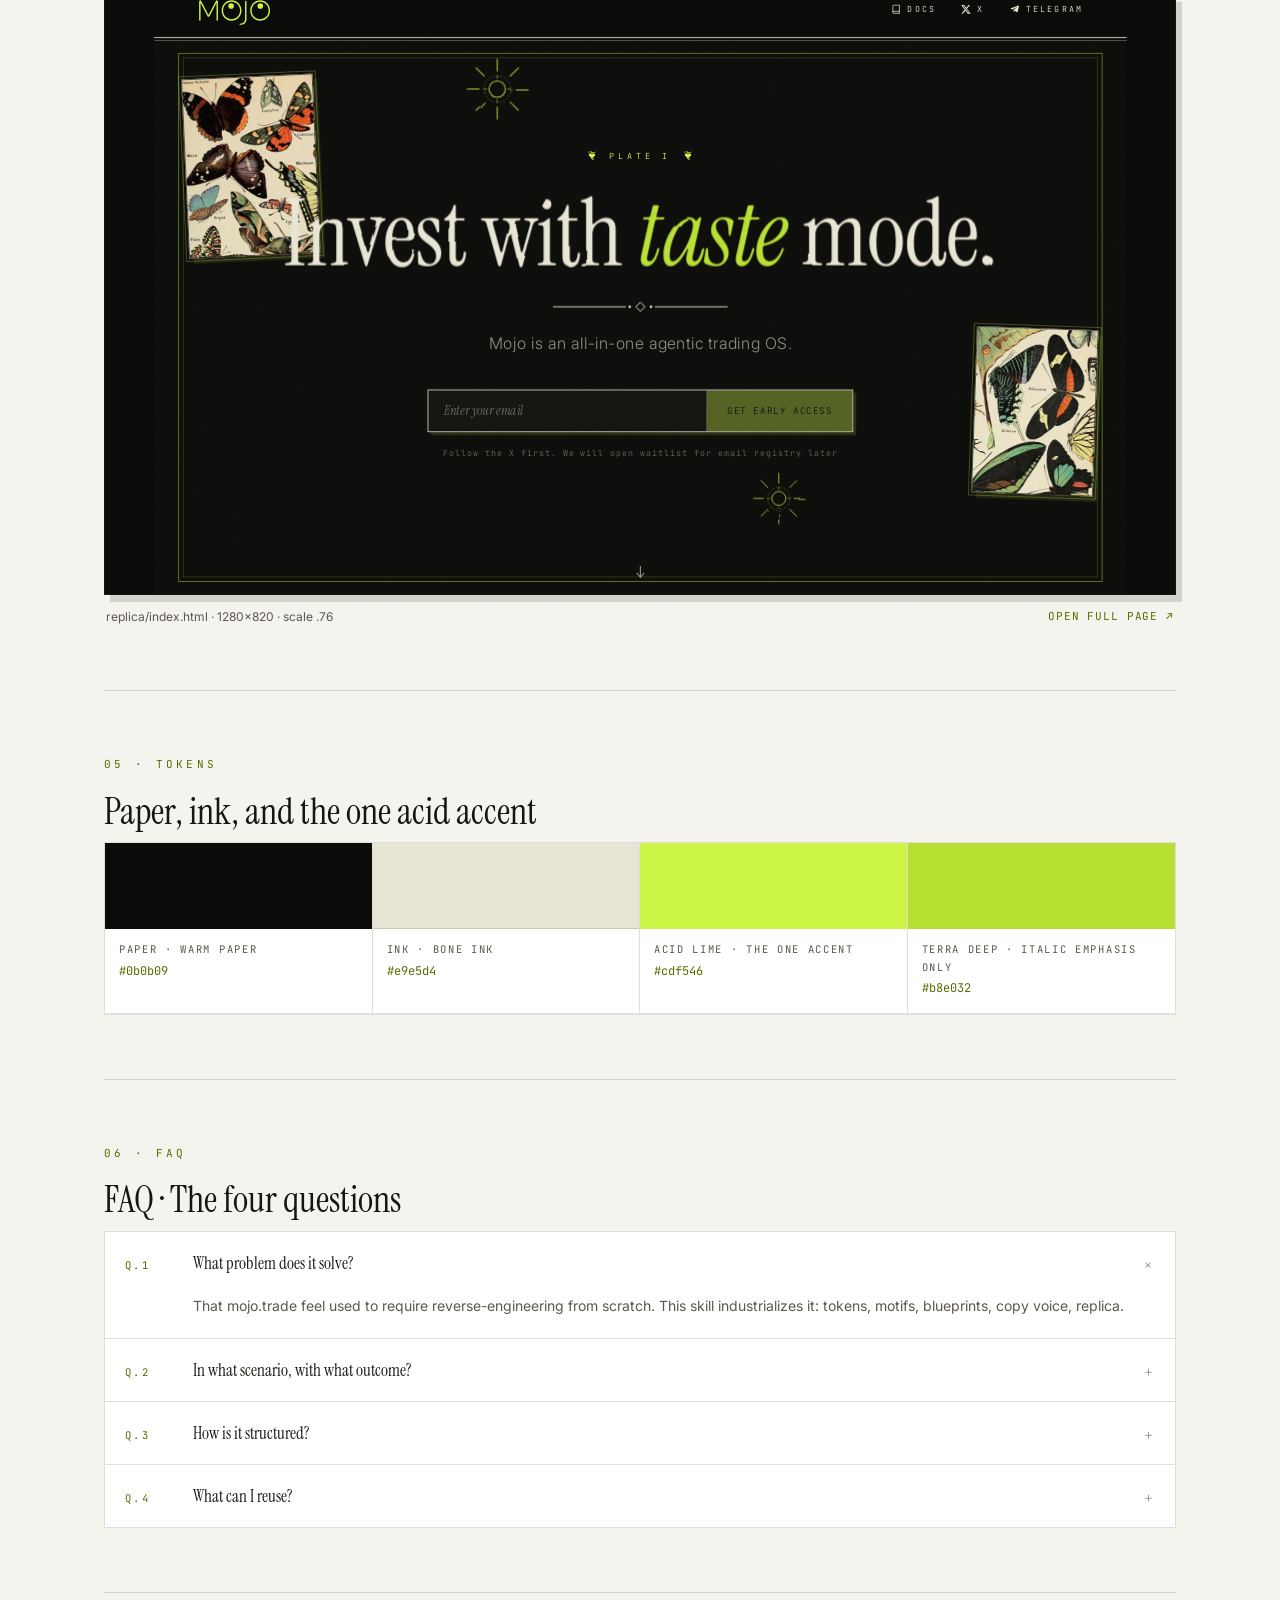
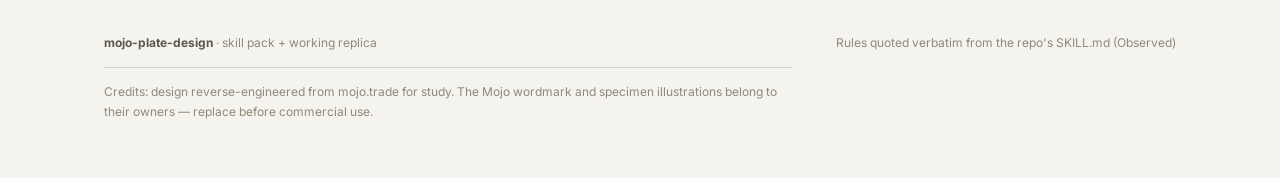
==== commit 3a53a84c: "docs(showcase): add 03 SPECIMEN PLATES section - three .spec plate cards (papillons/insecta/urania) " ====
--- a/docs/showcase.html
+++ b/docs/showcase.html
@@ -96,6 +96,38 @@
 .tk-n{font-family:var(--mono);font-size:10.5px;letter-spacing:.16em;text-transform:uppercase;color:var(--ink2)}
 .tk-h{font-family:var(--mono);font-size:12px;color:var(--accent);margin-top:3px}
 
+/* specimen plates */
+.plate-bench{background:var(--mpaper);position:relative;border:1px solid var(--ink);box-shadow:6px 7px 0 rgba(0,0,0,.14);padding:clamp(42px,6vw,76px) clamp(18px,4vw,56px) clamp(32px,4vw,50px);display:flex;gap:clamp(22px,4.5vw,56px);justify-content:center;flex-wrap:wrap}
+html[data-theme="dark"] .plate-bench{box-shadow:6px 7px 0 rgba(0,0,0,.5)}
+.plate-bench:before{content:"";position:absolute;inset:10px;border:1px solid rgba(205,245,70,.38);pointer-events:none}
+.plate-bench:after{content:"";position:absolute;inset:15px;border:1px solid rgba(205,245,70,.15);pointer-events:none}
+.sp-plate{margin:0;width:clamp(160px,24vw,250px);position:relative}
+.sp-mat{background:#f6f1e2;padding:10px 10px 12px;border:1px solid #23221c;outline:1px solid rgba(205,245,70,.35);outline-offset:3px;box-shadow:6px 7px rgba(205,245,70,.1);transition:transform .25s steps(3,end)}
+.sp-plate.p1 .sp-mat{transform:rotate(-2.4deg)}
+.sp-plate.p2 .sp-mat{transform:rotate(1.6deg)}
+.sp-plate.p3 .sp-mat{transform:rotate(-1.2deg)}
+.sp-plate:hover .sp-mat{transform:rotate(0)}
+.sp-mat img{display:block;width:100%;height:210px;object-fit:cover}
+.sp-plate.p1 img{object-position:50% 15%}
+.sp-plate.p2 img{object-position:50% 70%}
+.sp-plate.p3 img{object-position:50% 35%}
+.sp-cap{margin-top:16px;text-align:center;color:#e9e5d4}
+.sp-cap .fle{display:inline-flex;align-items:center;gap:14px;font-family:var(--mono);font-size:10px;letter-spacing:.42em;text-transform:uppercase;color:rgba(233,229,212,.65)}
+.sp-cap .fle:before,.sp-cap .fle:after{content:"❦";font-family:var(--font-display);font-size:12px;letter-spacing:0;color:rgba(205,245,70,.7)}
+.sp-cap i{display:block;font-family:var(--font-display);font-size:19px;margin-top:7px;color:#f4efe2}
+.sp-cap .lbl{display:block;font-family:var(--mono);font-size:10px;letter-spacing:.12em;color:rgba(233,229,212,.53);margin-top:5px}
+/* duotone demo */
+.duo-strip{display:grid;grid-template-columns:300px 1fr;gap:26px;margin-top:22px;align-items:center;border:1px solid var(--hairline);background:var(--panel);padding:22px 24px}
+@media(max-width:760px){.duo-strip{grid-template-columns:1fr}}
+.duo-demo{background:#0b0b09;padding:14px;border:1px solid #23221c;outline:1px solid rgba(205,245,70,.3);outline-offset:3px;box-shadow:6px 7px rgba(205,245,70,.1)}
+.duo-demo img{display:block;width:100%;height:170px;object-fit:cover;object-position:50% 70%}
+.duo-demo img.duo{mix-blend-mode:screen;filter:grayscale(1) invert(.94) sepia(.9) saturate(2.6) hue-rotate(33deg) contrast(1.06)}
+.duo-info .dl{font-family:var(--mono);font-size:10.5px;letter-spacing:.22em;text-transform:uppercase;color:var(--accent)}
+.duo-info code{display:block;margin-top:12px;font-family:var(--mono);font-size:11.5px;line-height:1.8;color:var(--ink2);background:var(--accent-soft);padding:12px 14px;border:1px solid var(--hairline);overflow-x:auto}
+.duo-btn{margin-top:14px;border:1px solid var(--ink);background:transparent;color:var(--ink);padding:9px 16px;font-family:var(--mono);font-size:11px;letter-spacing:.12em;text-transform:uppercase;cursor:pointer}
+.duo-btn:hover{background:var(--ink);color:var(--paper)}
+.cred-note{margin-top:16px;font-size:12px;color:var(--ink3)}
+
 /* four questions — FAQ */
 .faq{border:1px solid var(--hairline);background:var(--panel)}
 details.faq-item{border-bottom:1px solid var(--hairline)}
@@ -163,9 +195,53 @@
   <div class="rule-grid" id="rule-grid"></div>
 </section>
 
+<section id="plates">
+  <div class="sec-head">
+    <div class="sec-no">03 · SPECIMEN PLATES</div>
+    <h2><span class="zh">标本图版——<em>图谱气质</em>的另一半</span><span class="en">Specimen plates — the other half of the look</span></h2>
+    <p class="sec-sub"><span class="zh">配色与字体只是一半；另一半是标本版画 imagery：奶油衬底的实物卡（.spec）、双细线框 + 硬偏移阴影、轻微歪斜——以及让任意图片变成同款版画的 duotone 滤镜配方。下面全部在线渲染。</span>
+    <span class="en">Palette and type are half of it; the other half is engraved-specimen imagery: cream-matted plate cards (.spec), double hairlines + hard offset shadows, slight tilt — plus a duotone filter that turns any image into a matching plate. All rendered live below.</span></p>
+  </div>
+  <div class="plate-bench">
+    <figure class="sp-plate p1">
+      <div class="sp-mat"><img src="replica/papillons.jpg" alt="Papillons — butterfly plate crop" loading="lazy"></div>
+      <figcaption class="sp-cap">
+        <span class="fle">Plate I</span>
+        <i>Papillons</i>
+        <span class="lbl"><span class="zh">蝶 · hero 标本卡（.spec）裁片</span><span class="en">butterflies · hero .spec card crop</span></span>
+      </figcaption>
+    </figure>
+    <figure class="sp-plate p2">
+      <div class="sp-mat"><img src="replica/bugs.jpg" alt="Insecta — beetle plate crop" loading="lazy"></div>
+      <figcaption class="sp-cap">
+        <span class="fle">Plate II</span>
+        <i>Insecta</i>
+        <span class="lbl"><span class="zh">虫 · CTA 印章 chips（.chip）裁片</span><span class="en">insects · CTA .chip stamps crop</span></span>
+      </figcaption>
+    </figure>
+    <figure class="sp-plate p3">
+      <div class="sp-mat"><img src="replica/urania.jpg" alt="Urania — moth plate crop" loading="lazy"></div>
+      <figcaption class="sp-cap">
+        <span class="fle">Plate III</span>
+        <i>Urania</i>
+        <span class="lbl"><span class="zh">蛾 · 星图时间线卡（.urania-card）裁片</span><span class="en">moths · .urania-card crop</span></span>
+      </figcaption>
+    </figure>
+  </div>
+  <div class="duo-strip">
+    <div class="duo-demo"><img id="duo-img" class="duo" src="replica/bugs.jpg" alt="duotone filter demo" loading="lazy"></div>
+    <div class="duo-info">
+      <div class="dl">CHIP-DUOTONE · <span class="zh">任意图 → 同款标本版画</span><span class="en">any image → matching plate</span></div>
+      <code>.chip-duotone{mix-blend-mode:screen;<br>filter:grayscale(1) invert(.94) sepia(.9) saturate(2.6)<br>&nbsp;&nbsp;hue-rotate(33deg) contrast(1.06)}</code>
+      <button class="duo-btn" id="duo-btn" onclick="toggleDuo()"><span class="zh">DUOTONE 开 · 看原图</span><span class="en">DUOTONE ON · SHOW ORIGINAL</span></button>
+    </div>
+  </div>
+  <p class="cred-note"><span class="zh">※ 图版素材为 mojo.trade 页面裁片，仅作学习参照（与 SKILL.md Credits 一致）；商用前请替换为自有素材。</span><span class="en">※ Plate crops come from mojo.trade, for study only (per SKILL.md credits) — swap in your own imagery before commercial use.</span></p>
+</section>
+
 <section id="replica">
   <div class="sec-head">
-    <div class="sec-no">03 · LIVE REPLICA</div>
+    <div class="sec-no">04 · LIVE REPLICA</div>
     <h2><span class="zh">完整 Replica · 在线渲染</span><span class="en">The full replica, rendered live</span></h2>
     <p class="sec-sub"><span class="zh">下面就是仓库里 replica/index.html 的在线渲染——所有模式装配在一起的成品参照。</span><span class="en">This is the repo's own replica/index.html, live — every pattern assembled.</span></p>
   </div>
@@ -178,14 +254,14 @@
 
 <section id="tokens">
   <div class="sec-head">
-    <div class="sec-no">04 · TOKENS</div>
+    <div class="sec-no">05 · TOKENS</div>
     <h2><span class="zh">纸与墨，与那<em>唯一</em>的酸绿</span><span class="en">Paper, ink, and the one acid accent</span></h2>
   </div>
   <div class="tok" id="tok-grid"></div>
 </section>
 
 <section id="why">
-  <div class="sec-head"><div class="sec-no">05 · FAQ</div><h2><span class="zh">常见问题 · 四问速览</span><span class="en">FAQ · The four questions</span></h2></div>
+  <div class="sec-head"><div class="sec-no">06 · FAQ</div><h2><span class="zh">常见问题 · 四问速览</span><span class="en">FAQ · The four questions</span></h2></div>
   <div class="faq">
     <details class="faq-item" open>
       <summary><span class="qm">Q.1</span><span class="qt"><span class="zh">这个项目解决什么问题？</span><span class="en">What problem does it solve?</span></span><span class="qc">＋</span></summary>
@@ -201,7 +277,7 @@
     </details>
     <details class="faq-item">
       <summary><span class="qm">Q.4</span><span class="qt"><span class="zh">我能复用 / 抄走什么？</span><span class="en">What can I reuse?</span></span><span class="qc">＋</span></summary>
-      <div class="qa"><span class="zh">① 整包复制进 skills 目录即触发；② tokens.css 独立可用（换 accent 四件套一起换）；③ duotone 滤镜配方让任何图变标本版画；④ 「Plate I/II/III」图册叙事结构可套任何内容。</span><span class="en">Drop-in skill; standalone tokens.css; duotone recipe turns any image into a specimen plate; atlas narrative fits any content.</span></div>
+      <div class="qa"><span class="zh">① 整包复制进 skills 目录即触发；② tokens.css 独立可用（换 accent 四件套一起换）；③ duotone 滤镜配方让任何图变标本版画（见上方 03 节在线演示）；④ 「Plate I/II/III」图册叙事结构可套任何内容。</span><span class="en">Drop-in skill; standalone tokens.css; duotone recipe turns any image into a specimen plate (see Section 03); atlas narrative fits any content.</span></div>
     </details>
   </div>
 </section>
@@ -267,6 +343,12 @@
   </div></div>`;
 }
 function pickScen(i){curScen=i;renderScen();}
+let duoOn=true;
+function toggleDuo(){duoOn=!duoOn;
+ document.getElementById("duo-img").classList.toggle("duo",duoOn);
+ document.getElementById("duo-btn").innerHTML=duoOn
+  ?`<span class="zh">DUOTONE 开 · 看原图</span><span class="en">DUOTONE ON · SHOW ORIGINAL</span>`
+  :`<span class="zh">原图 · 点我变版画</span><span class="en">ORIGINAL · APPLY DUOTONE</span>`;}
 function renderRules(){
  document.getElementById("rule-grid").innerHTML=RULES.map(r=>`
   <div class="rule"><b>${r.b}</b><span><span class="zh">${r.zh}</span><span class="en">${r.en}</span></span></div>`).join("");
